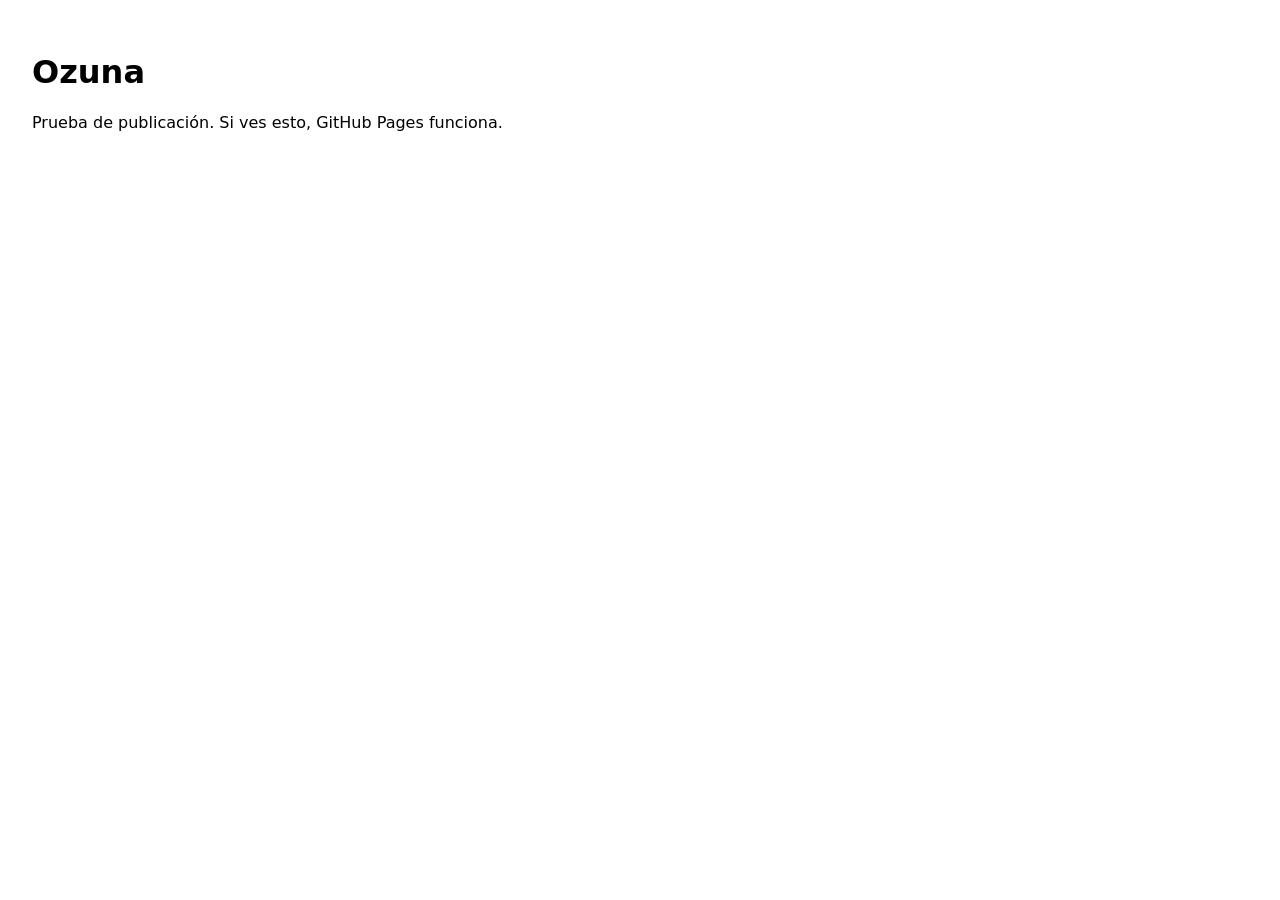
==== index.html @ 4c527052 "Pagina de prueba para GitHub Pages" ====
<!doctype html>
<html lang="es">
<head>
<meta charset="utf-8">
<meta name="viewport" content="width=device-width, initial-scale=1">
<title>Ozuna</title>
</head>
<body style="font-family:system-ui;padding:24px">
<h1>Ozuna</h1>
<p>Prueba de publicación. Si ves esto, GitHub Pages funciona.</p>
</body>
</html>
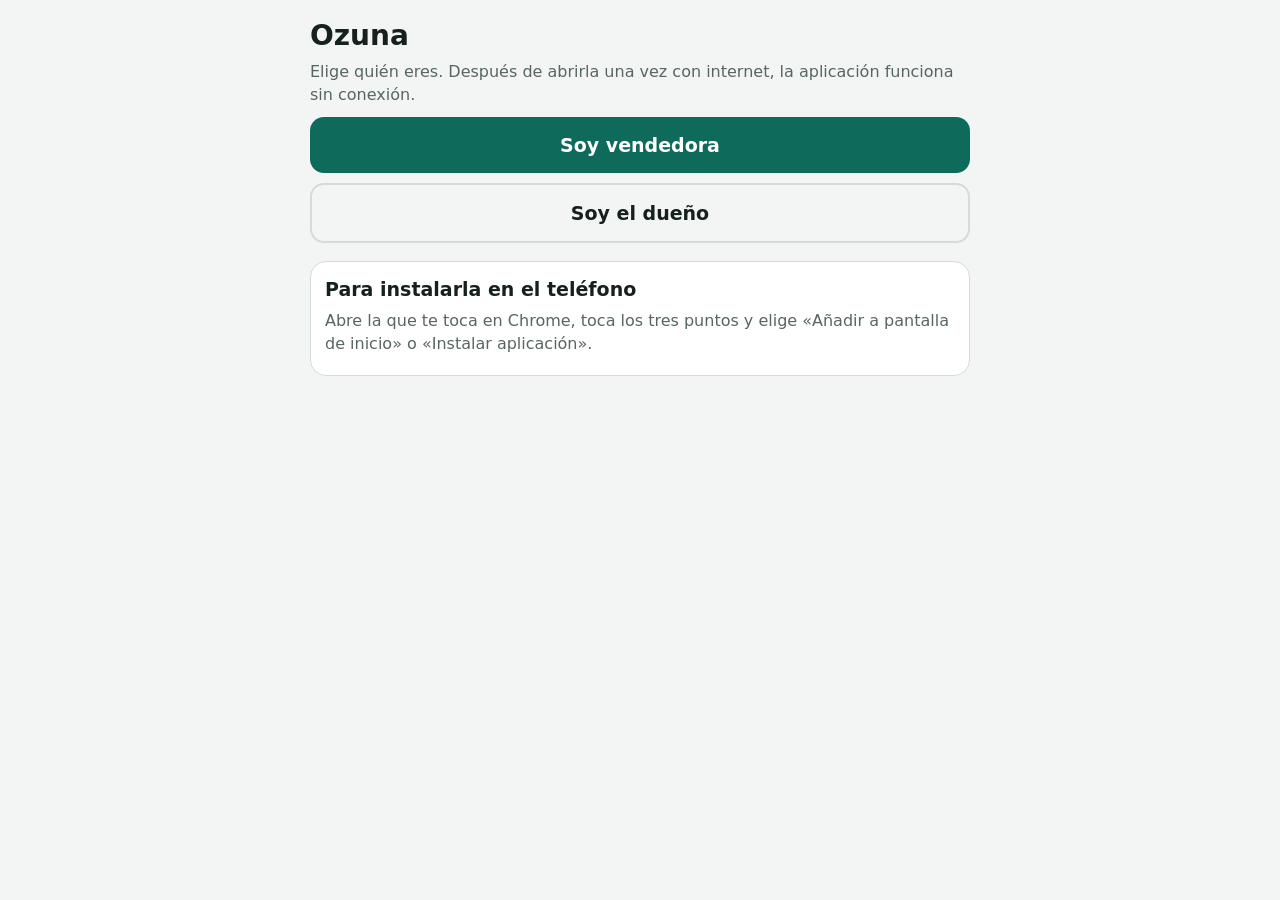
==== commit bdea2707: "Nucleo compartido, app de la vendedora y app del dueno (F0, F1 y F2 basico)" ====
--- a/index.html
+++ b/index.html
@@ -2,11 +2,22 @@
 <html lang="es">
 <head>
 <meta charset="utf-8">
-<meta name="viewport" content="width=device-width, initial-scale=1">
+<meta name="viewport" content="width=device-width, initial-scale=1, viewport-fit=cover">
+<meta name="theme-color" content="#0E6A5B">
 <title>Ozuna</title>
+<link rel="icon" href="icono-192.png">
+<link rel="stylesheet" href="shared/estilos.css">
 </head>
-<body style="font-family:system-ui;padding:24px">
-<h1>Ozuna</h1>
-<p>Prueba de publicación. Si ves esto, GitHub Pages funciona.</p>
+<body>
+<main>
+  <h1>Ozuna</h1>
+  <p class="ayuda">Elige quién eres. Después de abrirla una vez con internet, la aplicación funciona sin conexión.</p>
+  <a class="btn" href="vendedor/" style="text-decoration:none;text-align:center;line-height:36px">Soy vendedora</a>
+  <a class="btn suave" href="dueno/" style="text-decoration:none;text-align:center;line-height:36px">Soy el dueño</a>
+  <div class="card" style="margin-top:18px">
+    <h3>Para instalarla en el teléfono</h3>
+    <p class="ayuda">Abre la que te toca en Chrome, toca los tres puntos y elige «Añadir a pantalla de inicio» o «Instalar aplicación».</p>
+  </div>
+</main>
 </body>
 </html>
--- a/shared/estilos.css
+++ b/shared/estilos.css
@@ -0,0 +1,98 @@
+/* Diseño: letra grande y legible, un acento verde petróleo, ámbar solo para avisos, rojo solo para lo malo. */
+:root{
+  --bg:#F2F5F4; --surf:#FFFFFF; --ink:#16211E; --mute:#576662; --line:#D3DCD9;
+  --acc:#0E6A5B; --on-acc:#FFFFFF; --acc-soft:#DDF0EB;
+  --warn-bg:#FFF2D3; --warn-ink:#5E3D00; --warn-line:#E5B445;
+  --bad:#B3261E; --bad-soft:#FBE4E1; --good:#0E6A5B;
+  --nav-h:66px; color-scheme:light;
+}
+@media (prefers-color-scheme:dark){
+  :root:not([data-theme="light"]){
+    --bg:#0F1614; --surf:#18221F; --ink:#E9F0ED; --mute:#9DB0AA; --line:#2B3A36;
+    --acc:#4FC7AE; --on-acc:#06201A; --acc-soft:#17342E;
+    --warn-bg:#352A0E; --warn-ink:#F3CF7A; --warn-line:#8A6A1E; --bad:#F2877F; --bad-soft:#3A1F1C; --good:#4FC7AE; color-scheme:dark;
+  }
+}
+*,*::before,*::after{box-sizing:border-box}
+html,body{margin:0}
+body{background:var(--bg);color:var(--ink);font:19px/1.45 system-ui,-apple-system,"Segoe UI",Roboto,Arial,sans-serif;-webkit-text-size-adjust:100%;padding-inline:16px;padding-top:env(safe-area-inset-top,0px)}
+body.sin-scroll{overflow:hidden}
+main{max-width:660px;margin:0 auto;padding-block:16px calc(var(--nav-h) + 110px + env(safe-area-inset-bottom,0px))}
+h1{font-size:28px;line-height:1.15;margin:4px 0 8px;text-wrap:balance}
+h2{font-size:21px;margin:22px 0 8px}
+h3{font-size:19px;margin:0}
+p{margin:6px 0}
+.ayuda{color:var(--mute);font-size:16px}
+.marca{color:var(--mute);font-size:15px;font-weight:700;margin:0 0 4px}
+button{font:inherit;color:inherit;cursor:pointer}
+button:focus-visible,input:focus-visible,select:focus-visible,textarea:focus-visible{outline:3px solid var(--acc);outline-offset:2px}
+input,select,textarea{font:inherit;font-size:20px;color:var(--ink);background:var(--bg);border:2px solid var(--line);border-radius:12px;padding:10px 12px;width:100%;min-height:52px;min-width:0}
+textarea{min-height:96px}
+.card{background:var(--surf);border:1px solid var(--line);border-radius:16px;padding:14px;margin-bottom:12px}
+.card.aviso-c{background:var(--warn-bg);border-color:var(--warn-line);color:var(--warn-ink)}
+.card.malo{background:var(--bad-soft);border-color:var(--bad);color:var(--bad)}
+.btn{display:block;width:100%;min-height:56px;border:0;border-radius:14px;background:var(--acc);color:var(--on-acc);font-weight:700;font-size:19px;padding:10px 16px;margin-top:10px}
+.btn.suave{background:transparent;color:var(--ink);border:2px solid var(--line)}
+.btn.peligro{background:var(--bad);color:#fff}
+.btn.chico{min-height:46px;font-size:16px;width:auto;display:inline-block;padding:8px 14px;margin-top:0}
+.btn:disabled{opacity:.45;cursor:default}
+.enlace{background:none;border:0;color:var(--acc);font-weight:700;text-decoration:underline;padding:8px 0}
+.x{background:none;border:0;font-size:20px;color:var(--mute);padding:8px}
+.fila{display:flex;gap:10px;align-items:center;justify-content:space-between}
+.fila.top{align-items:flex-start}
+.campo{display:block;margin-top:12px}
+.campo>span{display:block;font-size:15px;font-weight:700;color:var(--mute);margin-bottom:4px}
+.campo small{display:block;color:var(--mute);font-size:14px;margin-top:3px}
+.rejilla{display:grid;grid-template-columns:repeat(auto-fill,minmax(150px,1fr));gap:10px}
+.prod{text-align:left;border:2px solid var(--line);background:var(--surf);border-radius:16px;padding:12px;min-height:104px;display:flex;flex-direction:column;gap:3px}
+.prod b{font-size:19px}
+.prod .pr{color:var(--acc);font-weight:700}
+.prod .qd{color:var(--mute);font-size:15px}
+.prod.poco{border-color:var(--warn-line)}
+.prod.agotado{opacity:.55}
+.num{font-variant-numeric:tabular-nums}
+.total{display:flex;justify-content:space-between;align-items:baseline;background:var(--ink);color:var(--bg);border-radius:14px;padding:12px 16px;margin-top:10px}
+.total b{font-size:32px;font-weight:800}
+.lin{display:flex;justify-content:space-between;gap:10px;padding:9px 0;border-bottom:1px solid var(--line);align-items:center}
+.lin:last-child{border-bottom:0}
+.lin .d{color:var(--mute);font-size:15px}
+.paso{display:flex;align-items:center;gap:6px}
+.paso button{width:48px;height:48px;border-radius:50%;border:2px solid var(--line);background:var(--surf);font-size:26px;font-weight:700;line-height:1}
+.paso button.mas{background:var(--acc);border-color:var(--acc);color:var(--on-acc)}
+.paso output{min-width:28px;text-align:center;font-weight:800;font-size:21px}
+.etq{display:inline-block;font-size:13px;font-weight:700;border-radius:99px;padding:2px 10px;background:var(--acc-soft);color:var(--acc)}
+.etq.warn{background:var(--warn-bg);color:var(--warn-ink)}
+.etq.bad{background:var(--bad-soft);color:var(--bad)}
+.opts{display:flex;flex-wrap:wrap;gap:8px;margin-top:8px}
+.op{border:2px solid var(--line);background:var(--bg);border-radius:12px;padding:10px 14px;font-weight:700;min-height:48px}
+.op[aria-pressed="true"]{border-color:var(--acc);background:var(--acc-soft);color:var(--acc)}
+.rapidos{display:flex;flex-wrap:wrap;gap:8px;margin-top:10px}
+.rapidos button{border:2px solid var(--line);background:var(--surf);border-radius:12px;min-width:56px;min-height:48px;font-weight:700;font-size:18px}
+.bien{color:var(--good);font-weight:700}
+.mal{color:var(--bad);font-weight:700}
+.nav{position:fixed;left:0;right:0;bottom:0;z-index:7;background:var(--surf);border-top:1px solid var(--line);padding-bottom:env(safe-area-inset-bottom,0px)}
+.nav-in{max-width:660px;margin:0 auto;display:grid;grid-auto-flow:column;grid-auto-columns:1fr;height:var(--nav-h)}
+.nav-b{border:0;background:none;display:flex;flex-direction:column;align-items:center;justify-content:center;gap:1px;font-size:13px;font-weight:700;color:var(--mute);position:relative}
+.nav-b .ico{font-size:23px;line-height:1}
+.nav-b[aria-current="page"]{color:var(--acc)}
+.nav-b[aria-current="page"]::before{content:"";position:absolute;top:0;left:24%;right:24%;height:4px;border-radius:0 0 4px 4px;background:var(--acc)}
+.barra-carrito{position:fixed;left:0;right:0;bottom:calc(var(--nav-h) + env(safe-area-inset-bottom,0px));z-index:6;background:var(--ink);color:var(--bg)}
+.barra-carrito .in{max-width:660px;margin:0 auto;padding:10px 16px;display:flex;align-items:center;justify-content:space-between;gap:10px}
+.barra-carrito b{font-size:28px}
+.barra-carrito button{background:var(--acc);color:var(--on-acc);border:0;border-radius:12px;font-weight:800;font-size:18px;min-height:50px;padding:8px 18px}
+.hoja-fondo{position:fixed;inset:0;background:rgba(0,0,0,.5);z-index:20;display:flex;align-items:flex-end;justify-content:center}
+.hoja{background:var(--bg);width:100%;max-width:660px;border-radius:22px 22px 0 0;padding:6px 16px calc(16px + env(safe-area-inset-bottom,0px));max-height:92%;overflow-y:auto}
+.hoja-cab{display:flex;justify-content:space-between;align-items:center}
+.hoja-cab h2{margin:12px 0 4px}
+#aviso{position:fixed;left:50%;transform:translateX(-50%);bottom:calc(var(--nav-h) + 90px);background:var(--acc);color:var(--on-acc);padding:10px 18px;border-radius:99px;font-weight:700;z-index:30;opacity:0;pointer-events:none;max-width:92%;text-align:center}
+#aviso.show{opacity:1}
+#aviso.malo{background:var(--bad);color:#fff}
+@media (prefers-reduced-motion:no-preference){#aviso{transition:opacity .2s}}
+.bloque-codigo{width:100%;font:13px/1.3 ui-monospace,Consolas,monospace;min-height:110px}
+.tabla{overflow-x:auto}
+.tabla table{width:100%;border-collapse:collapse;font-size:16px}
+.tabla th,.tabla td{padding:8px 6px;text-align:right;border-bottom:1px solid var(--line);white-space:nowrap}
+.tabla th:first-child,.tabla td:first-child{text-align:left;white-space:normal}
+.tabla th{color:var(--mute);font-size:13px}
+.banner{position:sticky;top:env(safe-area-inset-top,0px);z-index:9;background:var(--warn-bg);color:var(--warn-ink);border-bottom:1px solid var(--warn-line);margin-inline:-16px;padding:8px 16px;display:flex;gap:10px;align-items:center;justify-content:space-between;font-size:16px;font-weight:700}
+.banner button{background:var(--warn-ink);color:var(--warn-bg);border:0;border-radius:10px;padding:8px 14px;font-weight:700}
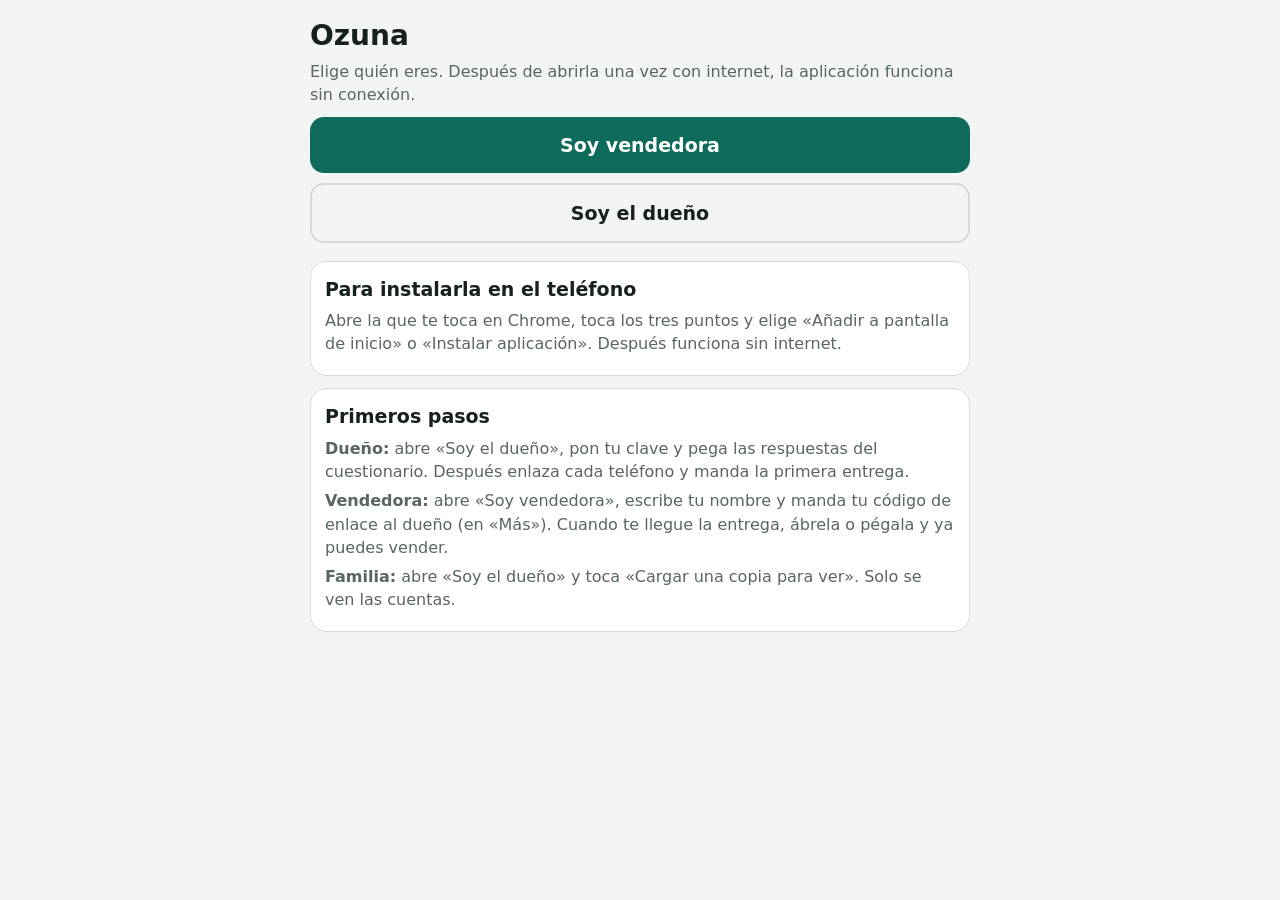
==== commit 11937469: "Pulido: ganancia sin -0, guia de primeros pasos en el portal, versiones 0.2.2" ====
--- a/index.html
+++ b/index.html
@@ -6,6 +6,7 @@
 <meta name="theme-color" content="#0E6A5B">
 <title>Ozuna</title>
 <link rel="icon" href="icono-192.png">
+<script>try{var t=localStorage.getItem('ozuna-tema');if(t==='oscuro')document.documentElement.setAttribute('data-theme','dark');else if(t==='claro')document.documentElement.setAttribute('data-theme','light')}catch(e){}</script>
 <link rel="stylesheet" href="shared/estilos.css">
 </head>
 <body>
@@ -16,7 +17,13 @@
   <a class="btn suave" href="dueno/" style="text-decoration:none;text-align:center;line-height:36px">Soy el dueño</a>
   <div class="card" style="margin-top:18px">
     <h3>Para instalarla en el teléfono</h3>
-    <p class="ayuda">Abre la que te toca en Chrome, toca los tres puntos y elige «Añadir a pantalla de inicio» o «Instalar aplicación».</p>
+    <p class="ayuda">Abre la que te toca en Chrome, toca los tres puntos y elige «Añadir a pantalla de inicio» o «Instalar aplicación». Después funciona sin internet.</p>
+  </div>
+  <div class="card">
+    <h3>Primeros pasos</h3>
+    <p class="ayuda"><b>Dueño:</b> abre «Soy el dueño», pon tu clave y pega las respuestas del cuestionario. Después enlaza cada teléfono y manda la primera entrega.</p>
+    <p class="ayuda"><b>Vendedora:</b> abre «Soy vendedora», escribe tu nombre y manda tu código de enlace al dueño (en «Más»). Cuando te llegue la entrega, ábrela o pégala y ya puedes vender.</p>
+    <p class="ayuda"><b>Familia:</b> abre «Soy el dueño» y toca «Cargar una copia para ver». Solo se ven las cuentas.</p>
   </div>
 </main>
 </body>
--- a/shared/estilos.css
+++ b/shared/estilos.css
@@ -12,6 +12,11 @@
     --acc:#4FC7AE; --on-acc:#06201A; --acc-soft:#17342E;
     --warn-bg:#352A0E; --warn-ink:#F3CF7A; --warn-line:#8A6A1E; --bad:#F2877F; --bad-soft:#3A1F1C; --good:#4FC7AE; color-scheme:dark;
   }
+}
+:root[data-theme="dark"]{
+  --bg:#0F1614; --surf:#18221F; --ink:#E9F0ED; --mute:#9DB0AA; --line:#2B3A36;
+  --acc:#4FC7AE; --on-acc:#06201A; --acc-soft:#17342E;
+  --warn-bg:#352A0E; --warn-ink:#F3CF7A; --warn-line:#8A6A1E; --bad:#F2877F; --bad-soft:#3A1F1C; --good:#4FC7AE; color-scheme:dark;
 }
 *,*::before,*::after{box-sizing:border-box}
 html,body{margin:0}
